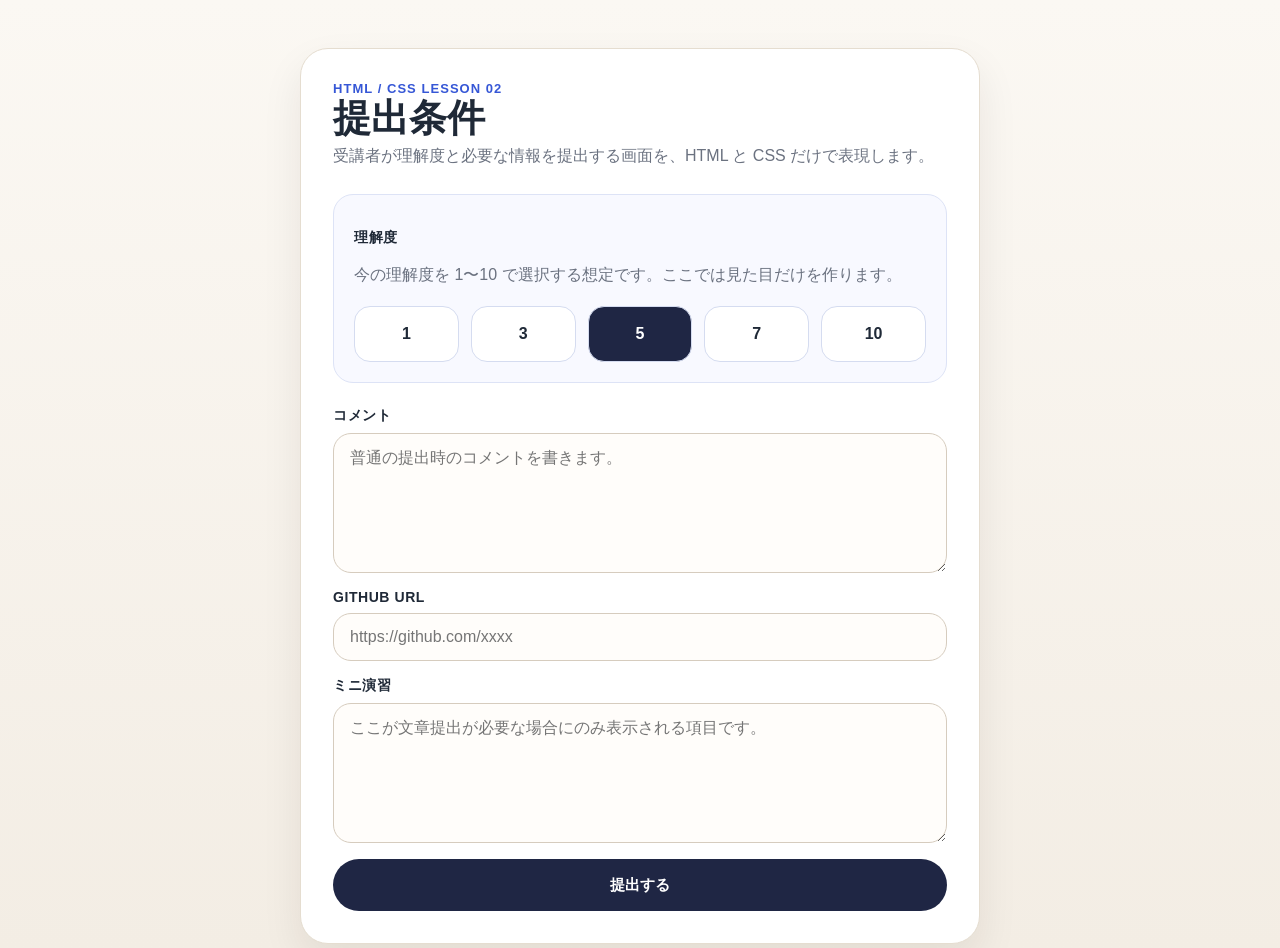
==== html-css/lesson02/index.html @ 5ba18fb7 "feat: HTML・CSS lesson02 の提出フォーム画面を追加" ====
<!DOCTYPE html>
<html lang="ja">
<head>
    <meta charset="UTF-8">
    <meta name="viewport" content="width=device-width, initial-scale=1">
    <title>提出フォーム風ページ</title>
    <link rel="stylesheet" href="style.css">
</head>
<body class="app-body">
    <main class="page-shell narrow-shell">
        <section class="card stack-lg">
            <div class="stack-sm">
                <p class="eyebrow">HTML / CSS LESSON 02</p>
                <h1 class="page-title">提出条件</h1>
                <p class="page-text">受講者が理解度と必要な情報を提出する画面を、HTML と CSS だけで表現します。</p>
            </div>

            <section class="score-card stack-md">
                <div class="stack-sm">
                    <p class="field-label">理解度</p>
                    <p class="page-text">今の理解度を 1〜10 で選択する想定です。ここでは見た目だけを作ります。</p>
                </div>

                <div class="level-grid">
                    <div class="level-box">1</div>
                    <div class="level-box">3</div>
                    <div class="level-box is-active">5</div>
                    <div class="level-box">7</div>
                    <div class="level-box">10</div>
                </div>
            </section>

            <form class="stack-md">
                <div class="field">
                    <label class="field-label" for="comment">コメント</label>
                    <textarea class="field-input field-textarea" id="comment" placeholder="普通の提出時のコメントを書きます。"></textarea>
                </div>

                <div class="field">
                    <label class="field-label" for="github_url">GITHUB URL</label>
                    <input class="field-input" id="github_url" type="url" placeholder="https://github.com/xxxx">
                </div>

                <div class="field">
                    <label class="field-label" for="mini_work">ミニ演習</label>
                    <textarea class="field-input field-textarea" id="mini_work" placeholder="ここが文章提出が必要な場合にのみ表示される項目です。"></textarea>
                </div>

                <button class="primary-button" type="button">提出する</button>
            </form>
        </section>
    </main>
</body>
</html>
---- html-css/lesson02/style.css ----
:root {
    --bg: #f5f1ea;
    --surface: #ffffff;
    --surface-soft: #fffaf3;
    --text: #1f2937;
    --muted: #6b7280;
    --line: #e5ddd0;
    --primary: #1f2644;
    --primary-soft: #3657d6;
    --shadow: 0 18px 40px rgba(42, 31, 18, 0.08);
}

* {
    box-sizing: border-box;
}

body {
    margin: 0;
    font-family: "Hiragino Sans", "Yu Gothic", sans-serif;
    background: linear-gradient(180deg, #fbf8f3 0%, #f3ede4 100%);
    color: var(--text);
}

.app-body {
    min-height: 100vh;
}

.page-shell {
    width: min(760px, calc(100% - 32px));
    margin: 48px auto;
}

.narrow-shell {
    width: min(680px, calc(100% - 32px));
}

.card {
    background: var(--surface);
    border: 1px solid var(--line);
    border-radius: 28px;
    box-shadow: var(--shadow);
    padding: 32px;
}

.stack-sm > * + * {
    margin-top: 8px;
}

.stack-md > * + * {
    margin-top: 16px;
}

.stack-lg > * + * {
    margin-top: 24px;
}

.eyebrow {
    margin: 0;
    color: var(--primary-soft);
    font-size: 13px;
    font-weight: 700;
    letter-spacing: 0.08em;
    text-transform: uppercase;
}

.page-title {
    margin: 0;
    font-size: clamp(30px, 4vw, 38px);
    line-height: 1.2;
}

.page-text {
    margin: 0;
    color: var(--muted);
    line-height: 1.8;
}

.score-card {
    padding: 20px;
    border-radius: 20px;
    border: 1px solid #dde3f6;
    background: #f8f9ff;
}

.level-grid {
    display: grid;
    grid-template-columns: repeat(5, minmax(0, 1fr));
    gap: 12px;
}

.level-box {
    display: flex;
    align-items: center;
    justify-content: center;
    min-height: 56px;
    border-radius: 16px;
    background: #ffffff;
    border: 1px solid #d5dcf0;
    font-weight: 700;
}

.is-active {
    background: #1f2644;
    color: #ffffff;
}

.field {
    display: flex;
    flex-direction: column;
    gap: 8px;
}

.field-label {
    font-size: 14px;
    font-weight: 700;
    letter-spacing: 0.04em;
}

.field-input {
    width: 100%;
    padding: 14px 16px;
    border: 1px solid #d6ccbe;
    border-radius: 18px;
    background: #fffdfa;
    font: inherit;
}

.field-textarea {
    min-height: 140px;
    resize: vertical;
}

.primary-button {
    width: 100%;
    min-height: 52px;
    border: none;
    border-radius: 999px;
    background: #1f2644;
    color: #ffffff;
    font-size: 15px;
    font-weight: 700;
    cursor: pointer;
}

@media (max-width: 640px) {
    .page-shell,
    .narrow-shell {
        width: min(100% - 24px, 100%);
        margin: 24px auto;
    }

    .card {
        padding: 22px 18px;
        border-radius: 20px;
    }

    .level-grid {
        grid-template-columns: repeat(2, minmax(0, 1fr));
    }
}
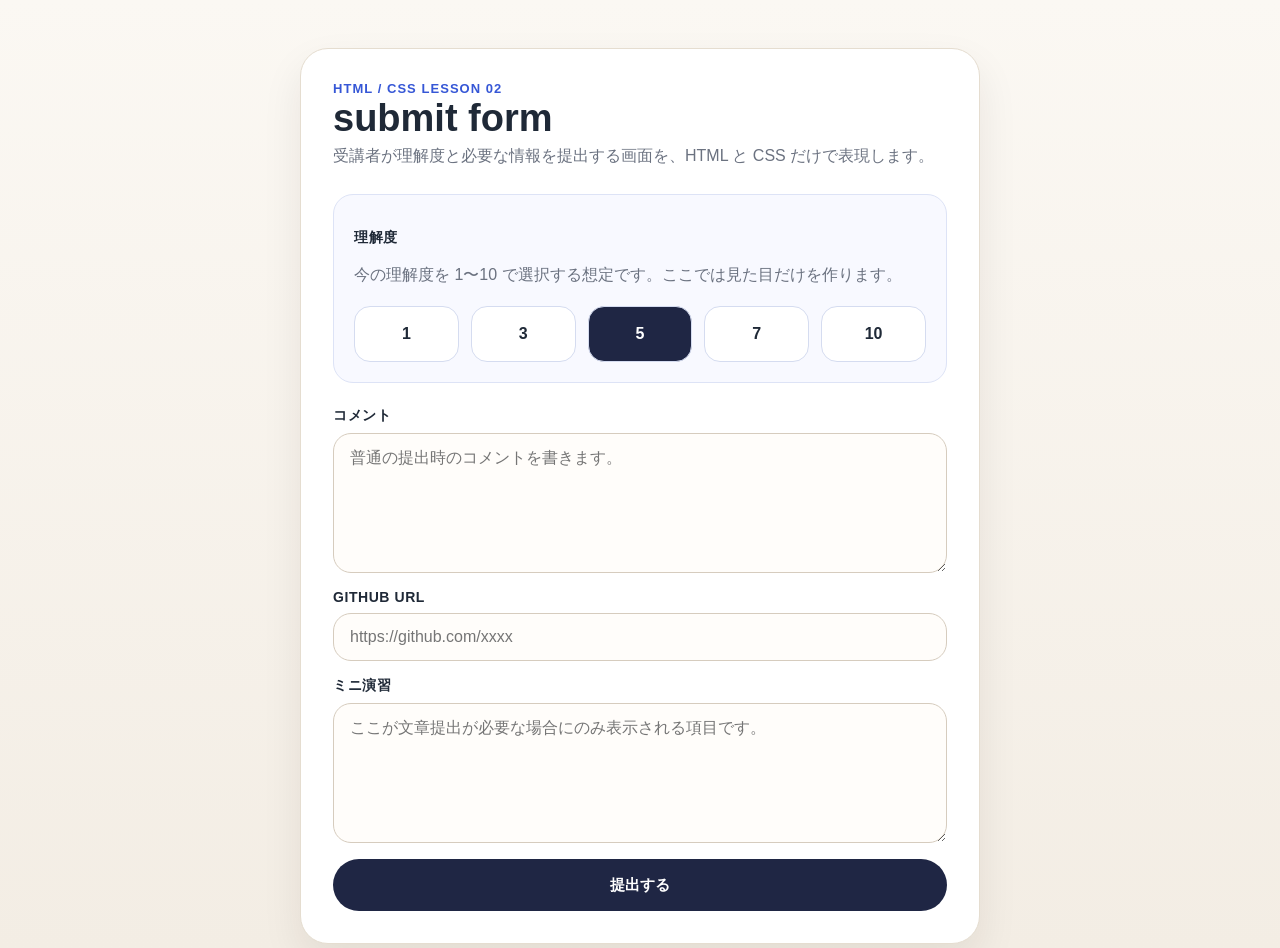
==== commit 1c153987: "fix: 見出しを自分なりの課題提出画面タイトルに変えました。" ====
--- a/html-css/lesson02/index.html
+++ b/html-css/lesson02/index.html
@@ -3,7 +3,7 @@
 <head>
     <meta charset="UTF-8">
     <meta name="viewport" content="width=device-width, initial-scale=1">
-    <title>提出フォーム風ページ</title>
+    <title>practicing_html</title>
     <link rel="stylesheet" href="style.css">
 </head>
 <body class="app-body">
@@ -11,7 +11,7 @@
         <section class="card stack-lg">
             <div class="stack-sm">
                 <p class="eyebrow">HTML / CSS LESSON 02</p>
-                <h1 class="page-title">提出条件</h1>
+                <h1 class="page-title">submit form</h1>
                 <p class="page-text">受講者が理解度と必要な情報を提出する画面を、HTML と CSS だけで表現します。</p>
             </div>
 
